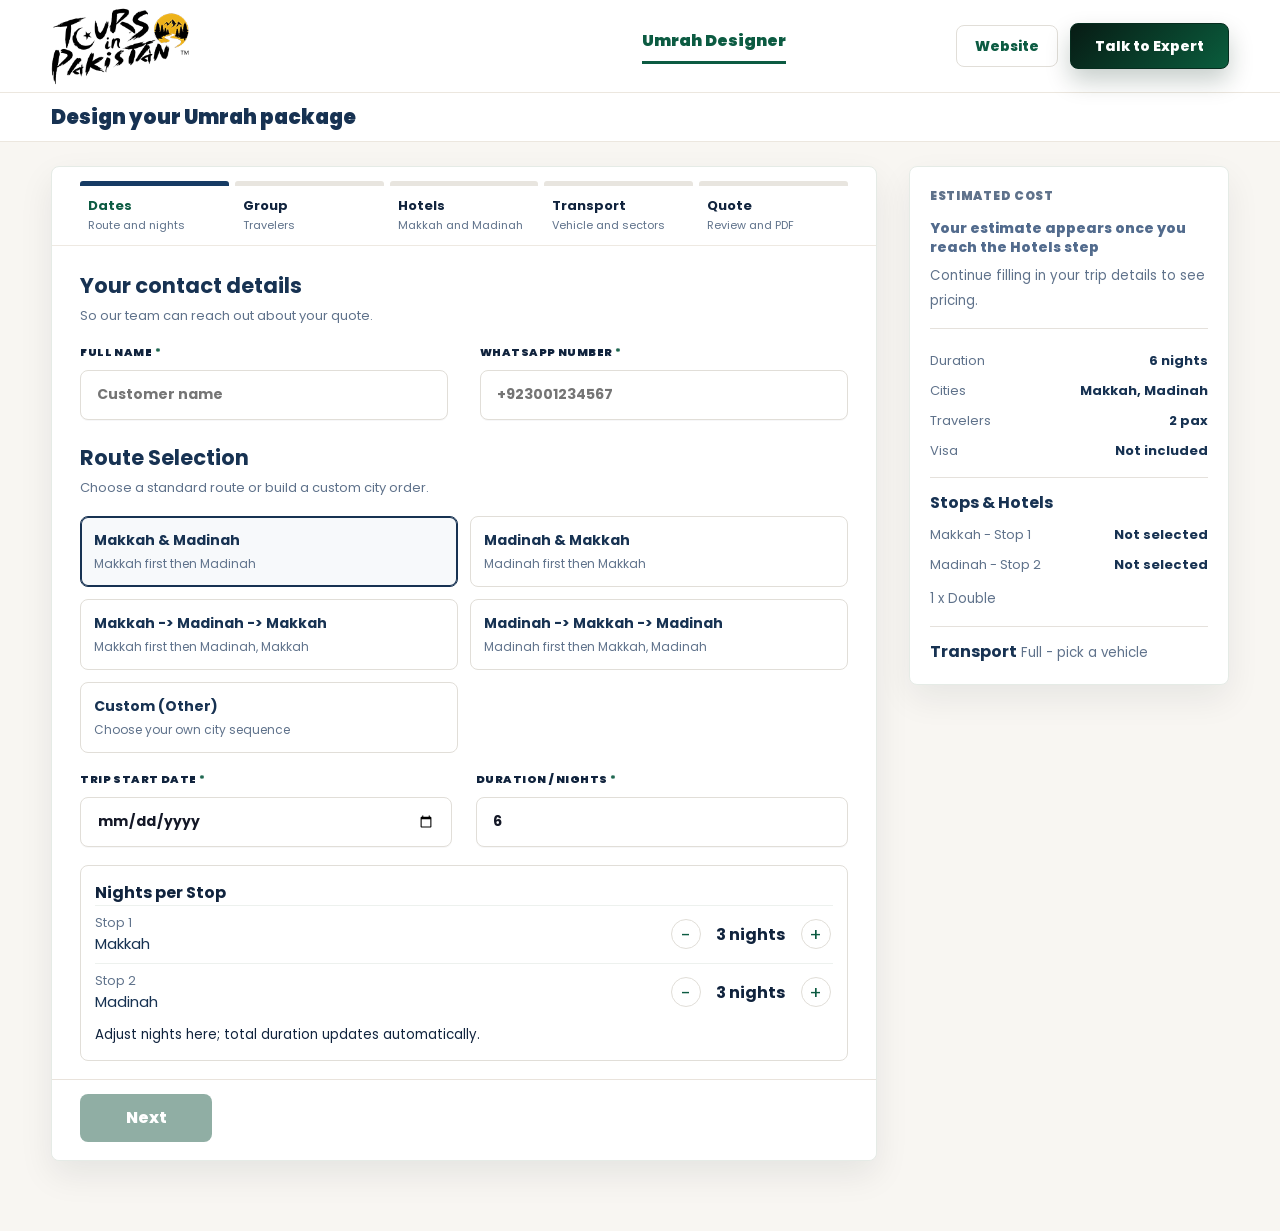
==== index.html @ 5cdd8ab5 "Add files via upload" ====
<!doctype html>
<html lang="en">
  <head>
    <meta charset="UTF-8" />
    <meta name="viewport" content="width=device-width, initial-scale=1.0" />
    <title>Umrah Package Designer</title>
    <link rel="preconnect" href="https://fonts.googleapis.com">
    <link rel="preconnect" href="https://fonts.gstatic.com" crossorigin>
    <link href="https://fonts.googleapis.com/css2?family=Poppins:wght@400;500;600;700;800;900&display=swap" rel="stylesheet">
    <link rel="stylesheet" href="./styles.css?v=22" />
  </head>
  <body>
    <nav class="nav">
      <div class="container navin">
        <a class="brand" href="#">
          <img class="brandLogo" src="./toursinpakistan-logo.png?v=1" alt="Tours in Pakistan">
        </a>
        <div class="links">
          <a href="#designer">Umrah Designer</a>
        </div>
        <div class="navActions">
          <a class="btn small alt" href="https://toursinpakistan.com/" target="_blank" rel="noreferrer">Website</a>
          <a class="btn small" href="https://wa.me/923703049245">Talk to Expert</a>
        </div>
      </div>
    </nav>

    <header class="hero">
      <div class="container heroIntro">
        <span class="heroIcon" aria-hidden="true"></span>
        <h1>Design your Umrah package</h1>
        <p>Choose dates, route, hotels, rooms, transport and extras using your own 1448H data. The estimate stays zero until priced options are selected.</p>
      </div>
    </header>

    <main class="container modernMain" id="designer">
      <div class="designerLayout">
        <section class="wizardCard">
          <div class="wizardSteps" id="wizardSteps"></div>
          <div class="wizardGrid" id="wizardGrid"></div>
          <div class="wizardFooter">
            <div id="summaryTags" class="summaryTags"></div>
            <div class="wizardButtons">
              <button class="btn small alt" id="backStepBtn" type="button">Previous</button>
              <button class="btn redBtn" id="designBtn" type="button">Next</button>
            </div>
          </div>
        </section>

        <aside class="estimateCard" id="estimateCard"></aside>
      </div>

      <section class="resultBar hidden" id="resultBar">
        <div>
          <span class="pill greenPill">Live estimate</span>
          <h2 id="previewTitle">Umrah package estimate</h2>
          <p id="previewMeta">Select hotels and transport to start pricing.</p>
        </div>
        <div class="resultActions">
          <span>Estimated total</span>
          <strong id="price">Rs. 0</strong>
          <div class="resultButtons">
            <button class="btn small alt" id="editTripBtn" type="button">Edit Details</button>
            <button class="btn small" id="pdfBtn" type="button">Download PDF</button>
          </div>
        </div>
      </section>

      <section class="panel simplePanel hidden" id="itinerary">
        <div class="sectionTitle">
          <div>
            <h2>Package Itinerary</h2>
            <p>Generated from selected route, nights and hotels after submission.</p>
          </div>
        </div>
        <div class="itinerary" id="itineraryList"></div>
      </section>
    </main>

    <script src="./data.js?v=18"></script>
    <script src="./app.js?v=30"></script>
  </body>
</html>
---- styles.css ----
:root {
  --green: #0c5b42;
  --green2: #133f35;
  --red: #b90012;
  --gold: #0c5b42;
  --ink: #10233d;
  --muted: #5f728b;
  --bg: #f8f6f2;
  --card: #ffffff;
  --line: #e1ded8;
  --soft: #f4f7f8;
  --shadow: 0 14px 34px rgba(16, 24, 40, .08);
}

* { box-sizing: border-box; }
html { scroll-behavior: smooth; }
body {
  margin: 0;
  font-family: Poppins, system-ui, -apple-system, Segoe UI, Arial, sans-serif;
  color: var(--ink);
  background: var(--bg);
}
a { color: inherit; text-decoration: none; }
button, input, select { font: inherit; }
button { cursor: pointer; }
button:disabled {
  cursor: not-allowed;
}
.hidden { display: none !important; }
.container { width: min(1040px, 92%); margin: auto; }

.btn {
  border: 0;
  border-radius: 8px;
  min-height: 48px;
  padding: 0 22px;
  display: inline-flex;
  align-items: center;
  justify-content: center;
  gap: 10px;
  color: #fff;
  background: #0f3b63;
  font-weight: 800;
  box-shadow: 0 10px 22px rgba(15, 59, 99, .18);
}
.btn.alt {
  background: #fff;
  color: var(--green);
  border: 1px solid var(--line);
  box-shadow: none;
}
.btn.small {
  min-height: 42px;
  padding: 0 18px;
  font-size: 14px;
}
.navActions .btn:not(.alt) {
  min-height: 46px;
  padding: 0 24px;
  color: #fff;
  background: linear-gradient(135deg, #071b14, #0a5d3d);
  border: 1px solid #062d1f;
  box-shadow: 0 12px 24px rgba(6, 36, 25, .22);
}
.navActions .btn:not(.alt):hover {
  background: linear-gradient(135deg, #0b2b20, #087247);
}
.resultButtons #pdfBtn {
  color: #061810;
  background: linear-gradient(135deg, #f4c95d, #dba522);
  border: 1px solid #c89419;
  box-shadow: 0 12px 24px rgba(191, 137, 18, .24);
}
.resultButtons #pdfBtn:hover {
  background: linear-gradient(135deg, #ffda76, #d49b12);
}
.btn:disabled {
  opacity: .48;
  box-shadow: none;
  filter: grayscale(.2);
}
.redBtn {
  min-width: 132px;
  background: #0c5b42;
  box-shadow: 0 12px 22px rgba(12, 91, 66, .18);
}
.submittedBtn,
.submittedBtn:disabled {
  background: #88928d;
  color: #fff;
  box-shadow: none;
  opacity: 1;
}

.nav {
  position: sticky;
  top: 0;
  z-index: 10;
  padding: 0;
  background: #fff;
  border-bottom: 1px solid #ece7df;
}
.navin {
  width: min(1340px, 92%);
  height: 92px;
  padding: 0;
  border: 0;
  border-radius: 0;
  background: #fff;
  box-shadow: none;
  display: grid;
  grid-template-columns: minmax(360px, 420px) 1fr auto;
  gap: 24px;
  align-items: center;
}
.brand {
  display: flex;
  align-items: center;
  gap: 14px;
  color: var(--green2);
  font-size: 15px;
  font-weight: 900;
  line-height: 1.05;
}
.brandLogo {
  width: clamp(220px, 18vw, 310px);
  height: 78px;
  object-fit: contain;
  object-position: left center;
  border-radius: 8px;
  display: block;
}
.logoMark {
  width: 44px;
  height: 44px;
  border-radius: 9px;
  display: grid;
  place-items: center;
  color: #fff;
  background: linear-gradient(145deg, #0d6b45, #07341f);
  font-size: 13px;
}
.links {
  justify-self: center;
  display: flex;
  gap: 42px;
  color: #141a2a;
  font-weight: 850;
}
.links a:first-child {
  color: var(--green);
  border-bottom: 3px solid var(--green);
  padding-bottom: 8px;
}
.navActions {
  display: flex;
  align-items: center;
  gap: 12px;
}

.hero {
  padding: 14px 0;
  border-bottom: 1px solid #ece7df;
  background: #fff;
}
.heroIntro {
  width: min(1340px, 92%);
  text-align: left;
}
.heroIcon {
  display: none;
}
.hero h1 {
  margin: 0;
  font-family: inherit;
  color: #173252;
  font-size: 20px;
  line-height: 1;
  font-weight: 900;
  letter-spacing: 0;
}
.hero p {
  display: none;
}

.modernMain {
  width: min(1340px, 92%);
  padding-top: 24px;
  padding-bottom: 70px;
  scroll-margin-top: 88px;
}
.designerLayout {
  display: grid;
  grid-template-columns: minmax(0, 1fr) 320px;
  gap: 32px;
  align-items: start;
}
body[data-step="hotels"] .designerLayout {
  grid-template-columns: 1fr;
}
body[data-step="hotels"] .estimateCard {
  display: none;
}
body[data-step="hotels"] .wizardGrid {
  grid-template-columns: repeat(12, minmax(0, 1fr));
}
body[data-step="hotels"] .hotelChooser,
body[data-step="hotels"] .hotelStop,
body[data-step="hotels"] .categoryTabs,
body[data-step="hotels"] .hotelChoices {
  grid-column: 1 / -1;
  width: 100%;
}
.wizardCard,
.resultBar,
.simplePanel,
.estimateCard {
  background: var(--card);
  border: 1px solid #e5ebe6;
  border-radius: 8px;
  box-shadow: var(--shadow);
}
.wizardGrid {
  display: grid;
  grid-template-columns: repeat(6, minmax(0, 1fr));
  gap: 18px 24px;
  padding: 24px 28px 18px;
  align-items: start;
}
.wizardSteps {
  display: grid;
  grid-template-columns: repeat(5, minmax(0, 1fr));
  gap: 6px;
  padding: 14px 28px 0;
  border-bottom: 1px solid #eee9e2;
}
.wizardSteps button {
  min-height: 48px;
  border: 0;
  border-top: 5px solid #e8e5df;
  border-radius: 3px 3px 0 0;
  background: transparent;
  color: var(--muted);
  display: grid;
  grid-template-columns: 1fr;
  grid-template-rows: auto auto;
  gap: 3px;
  align-items: center;
  text-align: left;
  padding: 10px 8px 12px;
  cursor: pointer;
}
.wizardSteps button:disabled {
  cursor: default;
}
.wizardSteps span {
  display: none;
  font-weight: 900;
}
.wizardSteps b {
  color: var(--ink);
  font-size: 13px;
}
.wizardSteps small {
  font-size: 11px;
  line-height: 1.25;
}
.wizardSteps button.active {
  border-top-color: #163b64;
  background: transparent;
}
.wizardSteps button.done {
  border-top-color: #163b64;
}
.wizardSteps button.done b,
.wizardSteps button.active b {
  color: var(--green);
}
.formIntro {
  grid-column: 1 / -1;
}
.formIntro b {
  display: block;
  font-family: inherit;
  font-size: 21px;
  color: #173252;
}
.formIntro small {
  display: block;
  margin-top: 5px;
  color: var(--muted);
  font-size: 13px;
}
.field.big {
  grid-column: span 3;
  display: grid;
  gap: 9px;
}
.routeIntro {
  margin-top: 4px;
}
.routeCards,
.optionGrid {
  grid-column: 1 / -1;
  display: grid;
  grid-template-columns: 1fr 1fr;
  gap: 12px;
}
.routeCard,
.optionGrid button,
.customRoute,
.nightsPanel,
.groupNote,
.hotelStopTabs,
.categoryTabs,
.reviewBlock {
  border: 1px solid var(--line);
  border-radius: 8px;
  background: #fff;
}
.routeCard,
.optionGrid button {
  min-height: 58px;
  padding: 13px;
  color: #173252;
  text-align: left;
}
.routeCard.active,
.optionGrid button.active {
  border-color: #173252;
  background: #f7f9fb;
  box-shadow: inset 0 0 0 1px #173252;
}
.routeCard b,
.optionGrid b {
  display: block;
  font-size: 14px;
}
.routeCard small,
.optionGrid small {
  display: block;
  margin-top: 4px;
  color: var(--muted);
  font-size: 12px;
}
.customRoute {
  grid-column: 1 / -1;
  display: grid;
  gap: 12px;
  padding: 12px;
  background: #fff9f1;
  border-color: #ffd39a;
}
.customRoute > div:first-child {
  display: flex;
  justify-content: space-between;
  color: #173252;
}
.customRoute button {
  border: 1px solid var(--line);
  border-radius: 10px;
  background: #fff;
  min-height: 38px;
  padding: 0 12px;
  color: #173252;
  font-weight: 850;
}
.customRouteActions {
  display: grid;
  grid-template-columns: 1fr 1fr;
  gap: 8px;
}
.cityChips {
  display: flex;
  align-items: center;
  gap: 8px;
  flex-wrap: wrap;
}
.cityChips span {
  border-radius: 999px;
  background: #e8eef2;
  color: #173252;
  padding: 7px 9px;
  font-size: 12px;
  font-weight: 850;
}
.cityChips button {
  min-height: 0;
  border: 0;
  padding: 0 0 0 4px;
  background: transparent;
}
.nightsPanel,
.groupNote,
.reviewBlock {
  grid-column: 1 / -1;
  padding: 14px;
}
.nightStop {
  min-height: 58px;
  display: flex;
  justify-content: space-between;
  align-items: center;
  border-top: 1px solid #edf1ee;
}
.nightStop span {
  display: grid;
  text-transform: none;
  letter-spacing: 0;
  font-size: 15px;
  color: #173252;
}
.nightStop small {
  color: var(--muted);
}
.stopNightControl {
  display: grid;
  grid-template-columns: 34px minmax(76px, auto) 34px;
  gap: 10px;
  align-items: center;
  justify-items: center;
}
.stopNightControl strong {
  min-width: 76px;
  text-align: center;
  color: var(--ink);
}
.circleBtn:disabled {
  cursor: not-allowed;
  opacity: .45;
}
.circleBtn:disabled:hover {
  color: var(--green);
  background: #fff;
}
.hotelStopTabs {
  grid-column: 1 / -1;
  display: grid;
  grid-template-columns: repeat(3, 1fr);
  overflow: hidden;
}
.hotelStopTabs button {
  border: 0;
  border-right: 1px solid #edf1ee;
  background: #f2f1ed;
  min-height: 58px;
  color: #173252;
}
.hotelStopTabs button.active {
  background: #fff;
}
.hotelStopTabs small {
  display: block;
  margin-top: 3px;
  color: var(--muted);
  font-size: 11px;
}
.categoryTabs {
  display: grid;
  grid-template-columns: repeat(3, 1fr);
  gap: 8px;
  margin-bottom: 12px;
  border: 0;
}
.categoryTabs button {
  min-height: 50px;
  border: 1px solid var(--line);
  border-radius: 8px;
  background: #fff;
  padding: 10px;
  color: #173252;
  font-size: 14px;
  font-weight: 900;
  text-align: left;
  cursor: pointer;
}
.categoryTabs button.active {
  border-color: #173252;
  background: #f4f7f8;
  box-shadow: inset 0 0 0 1px #173252;
}
.categoryTabs small {
  display: block;
  margin-top: 4px;
  color: var(--muted);
  font-size: 11px;
}
.field.big span,
.miniPanel h3 {
  margin: 0;
  font-size: 11px;
  letter-spacing: .04em;
  text-transform: uppercase;
  color: var(--ink);
  font-weight: 900;
}
.field.big b { color: var(--green); }
.field.big input,
.field.big select,
.emptySelect {
  width: 100%;
  min-height: 50px;
  border: 1px solid var(--line);
  border-radius: 8px;
  background: #fff;
  padding: 0 16px;
  color: #141827;
  font-size: 14px;
  font-weight: 650;
  box-shadow: 0 1px 0 rgba(16, 24, 40, .03);
}
.field.big input:focus,
.field.big select:focus {
  outline: 2px solid rgba(8, 97, 62, .16);
  border-color: var(--green);
}
.emptySelect {
  display: flex;
  align-items: center;
  color: var(--muted);
  border-style: dashed;
}

.miniPanel {
  grid-column: span 2;
  min-height: 110px;
  padding: 16px;
  border: 1px solid var(--line);
  border-radius: 8px;
  background: #fff;
}
.agePanel,
.groupRoomControls {
  grid-column: 1 / -1;
  display: grid;
  grid-template-columns: repeat(3, minmax(0, 1fr));
  gap: 14px;
  align-items: end;
}
.ageField {
  display: grid;
  gap: 8px;
}
.ageField span {
  font-size: 11px;
  letter-spacing: .04em;
  text-transform: uppercase;
  color: var(--ink);
  font-weight: 900;
}
.ageField select {
  width: 100%;
  min-height: 48px;
  border: 1px solid var(--line);
  border-radius: 8px;
  background: #fff;
  padding: 0 14px;
  color: var(--ink);
  font-weight: 700;
}
.groupRoomControls .field.big,
.groupRoomControls .roomsControl {
  grid-column: auto;
}
.hotelControls {
  grid-column: 1 / -1;
  display: grid;
  grid-template-columns: minmax(240px, 360px) 180px;
  gap: 16px;
  align-items: end;
}
.hotelControls .field.big {
  grid-column: auto;
}
.roomsControl {
  display: grid;
  gap: 9px;
}
.roomsControl > span {
  margin: 0;
  font-size: 11px;
  letter-spacing: .04em;
  text-transform: uppercase;
  color: var(--ink);
  font-weight: 900;
}
.compactCounter {
  height: 50px;
  grid-template-columns: 34px 1fr 34px;
  border: 1px solid var(--line);
  border-radius: 8px;
  padding: 0 10px;
}
.compactCounter strong {
  text-align: center;
}
.counterRow {
  height: 44px;
  display: grid;
  grid-template-columns: 1fr 34px 28px 34px;
  gap: 10px;
  align-items: center;
  border-bottom: 1px solid #edf1ee;
}
.counterRow:last-child { border-bottom: 0; }
.counterRow span {
  color: var(--ink);
  font-size: 14px;
  font-weight: 650;
}
.circleBtn {
  width: 30px;
  height: 30px;
  border-radius: 50%;
  border: 1px solid var(--line);
  background: #fff;
  color: var(--green);
  font-size: 18px;
}
.circleBtn:hover {
  color: #fff;
  background: var(--green);
}

.previewOnly {
  grid-column: 1 / -1;
}
.hotelChooser {
  grid-column: 1 / -1;
  width: 100%;
  display: grid;
  gap: 16px;
  justify-self: stretch;
}
.hotelStop {
  width: 100%;
  display: grid;
  gap: 10px;
}
.hotelStop h4 {
  margin: 8px 0 10px;
  color: var(--green2);
}
.choiceGrid {
  display: grid;
  grid-template-columns: repeat(auto-fit, minmax(220px, 1fr));
  gap: 12px;
  max-height: none;
  overflow: visible;
  padding-right: 4px;
}
.hotelChoices {
  width: 100%;
  grid-template-columns: repeat(4, minmax(0, 1fr));
  align-items: stretch;
  padding-right: 0;
}
.choiceCard {
  border: 1px solid var(--line);
  border-radius: 8px;
  padding: 10px;
  background: #fff;
  text-align: left;
  display: grid;
  gap: 10px;
  align-content: start;
  color: var(--ink);
  min-height: 210px;
}
.choiceCard.active,
.choiceCard:hover {
  border-color: var(--green);
  background: var(--soft);
}
.choiceCard img {
  width: 100%;
  aspect-ratio: 16 / 9;
  object-fit: cover;
  border-radius: 6px;
}
.choiceCard b {
  display: block;
  font-size: 13px;
  line-height: 1.2;
  color: #111;
}
.choiceCard small {
  display: block;
  margin-top: 3px;
  color: var(--muted);
  font-size: 12px;
  line-height: 1.35;
}

.transportField,
.transportSectors,
.extrasPanel {
  grid-column: span 3;
}
.transportField { max-width: none; }
.vehicleDropdown {
  position: relative;
}
.vehicleTrigger,
.vehicleMenu button {
  width: 100%;
  min-height: 58px;
  display: grid;
  grid-template-columns: 72px minmax(0, 1fr);
  gap: 12px;
  align-items: center;
  border: 1px solid var(--line);
  border-radius: 8px;
  background: #fff;
  padding: 6px 12px 6px 6px;
  text-align: left;
  color: var(--ink);
}
.vehicleTrigger::after {
  content: "";
  width: 8px;
  height: 8px;
  border-right: 2px solid var(--ink);
  border-bottom: 2px solid var(--ink);
  transform: rotate(45deg);
  justify-self: end;
  grid-column: 3;
}
.vehicleTrigger {
  grid-template-columns: 72px minmax(0, 1fr) 18px;
}
.vehicleTrigger.empty {
  grid-template-columns: minmax(0, 1fr) 18px;
  min-height: 58px;
  padding: 12px 16px;
  border-style: solid;
  border-color: #cad8d0;
  background: #fff;
}
.vehicleTrigger span {
  display: grid;
  gap: 3px;
  min-width: 0;
}
.vehicleTrigger small {
  color: var(--muted);
  font-size: 12px;
  font-weight: 600;
}
.vehicleTrigger img,
.vehicleMenu img,
.vehiclePlaceholder {
  width: 72px;
  height: 46px;
  object-fit: cover;
  object-position: center;
  border-radius: 6px;
  border: 1px solid var(--line);
}
.vehiclePlaceholder {
  display: block;
  background: linear-gradient(135deg, #f7f7f7, #e9e9e9);
}
.vehicleMenu {
  display: none;
  position: absolute;
  z-index: 20;
  top: calc(100% + 6px);
  left: 0;
  right: 0;
  max-height: 318px;
  overflow: auto;
  border: 1px solid var(--line);
  border-radius: 8px;
  background: #fff;
  box-shadow: 0 16px 34px rgba(16, 24, 40, .13);
  padding: 6px;
}
.vehicleMenu.open {
  display: grid;
  gap: 6px;
}
.vehicleMenu button {
  grid-template-columns: 82px minmax(0, 1fr);
  min-height: 66px;
  padding: 8px 12px 8px 8px;
}
.vehicleMenu button span {
  display: grid;
  gap: 3px;
  min-width: 0;
}
.vehicleMenu button b {
  color: var(--green);
  font-size: 14px;
}
.vehicleMenu button small {
  color: var(--muted);
  font-size: 12px;
  font-weight: 700;
}
.vehicleMenu button.active,
.vehicleMenu button:hover {
  border-color: var(--green);
  background: #f4f8f6;
}
.sectorList {
  display: grid;
  gap: 8px;
  max-height: 280px;
  overflow: auto;
}
.sectorChoice,
.toggleLine {
  min-height: 54px;
  display: grid;
  grid-template-columns: 20px minmax(0, 1fr);
  gap: 10px;
  align-items: center;
  border: 1px solid var(--line);
  border-radius: 8px;
  padding: 10px;
  background: #fff;
}
.sectorChoice.active,
.toggleLine:has(input:checked) {
  border-color: var(--green);
  background: #f4f8f6;
}
.sectorChoice b,
.toggleLine b {
  display: block;
  font-size: 13px;
}
.sectorChoice small,
.toggleLine small {
  display: block;
  color: var(--muted);
  font-size: 12px;
  margin-top: 3px;
}
.extrasPanel {
  display: grid;
  gap: 8px;
}
.toggleLine {
  grid-template-columns: minmax(0, 1fr) 22px;
}
.toggleLine input {
  width: 20px;
  height: 20px;
}
.contactGrid {
  grid-column: 1 / -1;
  display: grid;
  grid-template-columns: 1fr 1fr;
  gap: 22px 32px;
}
.contactGrid .field.big {
  grid-column: auto;
}

.wizardFooter {
  display: grid;
  grid-template-columns: 1fr auto;
  gap: 20px 30px;
  align-items: center;
  padding: 14px 28px 18px;
  position: static;
  background: rgba(255,255,255,.97);
  border-top: 1px solid #e9e3dc;
  border-radius: 0 0 8px 8px;
  box-shadow: none;
}
.wizardButtons {
  display: flex;
  gap: 10px;
  align-items: center;
}
.summaryTags {
  display: none;
  flex-wrap: wrap;
  gap: 8px;
}
.summaryTags span {
  min-height: 38px;
  display: inline-flex;
  align-items: center;
  border: 1px solid #cce8d6;
  background: #ebf8ef;
  color: var(--green);
  border-radius: 9px;
  padding: 8px 14px;
  font-weight: 800;
  font-size: 12px;
}
.quoteBreakdown {
  grid-column: 1 / -1;
  border: 1px solid var(--line);
  border-radius: 8px;
  background: #fff;
  overflow: hidden;
}
.reviewBlock h3 {
  margin: 0 0 10px;
  color: #173252;
}
.reviewDay {
  border-left: 3px solid var(--green);
  padding: 8px 0 8px 12px;
}
.reviewDay b,
.reviewDay small {
  display: block;
}
.reviewDay small {
  color: var(--muted);
  margin-top: 3px;
}
.estimateCard {
  position: sticky;
  top: 96px;
  padding: 20px;
  box-shadow: 0 14px 34px rgba(16, 24, 40, .07);
}
.estimateCard > span {
  display: block;
  color: var(--muted);
  font-size: 12px;
  font-weight: 900;
  letter-spacing: .06em;
  text-transform: uppercase;
}
.estimateCard > strong {
  display: block;
  margin: 14px 0 5px;
  color: var(--green);
  font-family: inherit;
  font-size: 28px;
  line-height: 1.05;
}
.estimateCard > strong.placeholderCost {
  color: #526b8d;
  font-family: inherit;
  font-size: 14px;
  line-height: 1.35;
  font-weight: 800;
}
.estimateCard > small,
.estimateBlock small {
  color: var(--muted);
}
.estimateRows,
.estimateBlock {
  margin-top: 16px;
  padding-top: 12px;
  border-top: 1px solid #e5e1dc;
}
.estimateRows p,
.estimateBlock p {
  display: flex;
  justify-content: space-between;
  gap: 12px;
  margin: 10px 0;
  color: var(--muted);
  font-size: 13px;
}
.estimateBlock small + small {
  display: block;
  margin-top: 7px;
  line-height: 1.35;
}
.estimateRows b,
.estimateBlock b {
  color: #173252;
}
.breakRow {
  display: flex;
  justify-content: space-between;
  gap: 16px;
  padding: 12px 14px;
  border-bottom: 1px solid #edf1ee;
}
.breakRow:last-child {
  border-bottom: 0;
}
.breakRow span {
  color: var(--muted);
  font-size: 14px;
  font-weight: 800;
  letter-spacing: 0;
  text-transform: none;
}
.breakRow b {
  color: var(--ink);
}
.breakRow.total {
  background: var(--soft);
}
.breakRow.total b {
  color: var(--green);
  font-size: 20px;
}
.helper {
  grid-column: 1 / -1;
  justify-self: center;
  display: flex;
  align-items: center;
  gap: 10px;
  margin: 4px 0 0;
  color: var(--muted);
  font-size: 14px;
}
.helper b {
  color: var(--green);
  font-size: 16px;
}
.helpIcon {
  width: 18px;
  height: 18px;
  border: 2px solid var(--green);
  border-radius: 50%;
}

.resultBar {
  margin: 22px 0;
  padding: 22px 28px;
  display: flex;
  justify-content: space-between;
  gap: 24px;
  align-items: center;
}
.pill {
  display: inline-flex;
  align-items: center;
  border-radius: 999px;
  padding: 8px 13px;
  color: var(--green);
  background: #eef5e8;
  font-weight: 800;
  font-size: 13px;
}
.greenPill {
  background: #eafaef;
  color: #087a36;
}
.resultBar h2 {
  margin: 10px 0 5px;
  font-size: 28px;
}
.resultBar p,
.resultBar span {
  margin: 0;
  color: var(--muted);
}
.resultBar strong {
  display: block;
  color: var(--green);
  font-size: 30px;
}
.resultButtons {
  display: flex;
  gap: 8px;
  margin-top: 8px;
}
.resultActions {
  text-align: right;
}

.simplePanel {
  padding: 26px;
  margin: 22px 0;
}
.sectionTitle {
  display: flex;
  justify-content: space-between;
  gap: 16px;
  margin-bottom: 18px;
}
.sectionTitle h2 {
  margin: 0;
  font-size: 28px;
}
.sectionTitle p {
  margin: 6px 0 0;
  color: var(--muted);
}
.itinerary {
  display: grid;
  gap: 22px;
}
.day {
  display: grid;
  grid-template-columns: 132px minmax(0, 1fr);
  gap: 24px;
}
.photo {
  width: 132px;
  height: 132px;
  border: 8px solid #fff;
  box-shadow: 0 10px 25px rgba(0,0,0,.14);
  object-fit: cover;
  border-radius: 10px;
  transform: rotate(-3deg);
}
.timeline {
  border-left: 4px solid var(--ink);
  padding-left: 24px;
  position: relative;
}
.timeline::before {
  content: "";
  position: absolute;
  left: -12px;
  top: 0;
  width: 20px;
  height: 20px;
  border-radius: 50%;
  background: var(--green);
}
.timeline h3 {
  margin: 0 0 12px;
  font-size: 22px;
}
.timeline ul {
  padding: 0;
  margin: 0;
  list-style: none;
  color: var(--muted);
}
.timeline li {
  margin: 8px 0;
}
.rateSheets {
  display: grid;
  grid-template-columns: 1fr 1fr;
  gap: 16px;
}
.rateSheets img {
  width: 100%;
  max-height: 520px;
  object-fit: cover;
  object-position: top;
  border: 1px solid var(--line);
  border-radius: 16px;
}

@media (max-width: 980px) {
  .navin {
    grid-template-columns: 1fr auto;
    width: min(100% - 28px, 1340px);
    height: auto;
    min-height: 74px;
    padding: 12px 16px;
  }
  .links { display: none; }
  .wizardGrid,
  .wizardSteps,
  .designerLayout,
  .routeCards,
  .optionGrid,
  .customRouteActions,
  .hotelControls,
  .agePanel,
  .groupRoomControls,
  .contactGrid,
  .rateSheets {
    grid-template-columns: 1fr;
  }
  .field.big,
  .miniPanel,
  .transportField,
  .transportSectors,
  .extrasPanel,
  .contactGrid .field.big {
    grid-column: 1 / -1;
  }
  .choiceGrid {
    grid-template-columns: 1fr 1fr;
  }
  .hotelChoices {
    grid-template-columns: repeat(3, minmax(0, 1fr));
  }
  .wizardFooter,
  .resultBar {
    display: block;
  }
  .wizardButtons {
    margin-top: 14px;
  }
  .redBtn {
    width: 100%;
    min-width: 0;
    margin-top: 14px;
  }
  .resultActions {
    text-align: left;
    margin-top: 16px;
  }
  .estimateCard {
    position: static;
  }
}

@media (max-width: 620px) {
  .navActions .alt,
  .navActions .btn:not(:last-child) {
    display: none;
  }
  .hero h1 {
    font-size: 34px;
  }
  .choiceGrid {
    grid-template-columns: 1fr;
  }
  .hotelChoices {
    grid-template-columns: 1fr 1fr;
  }
  .day {
    grid-template-columns: 1fr;
  }
  .photo {
    display: none;
  }
  .wizardGrid {
    padding: 20px;
  }
  .wizardSteps {
    padding: 20px 20px 0;
  }
  .wizardFooter {
    padding: 0 20px 20px;
  }
}
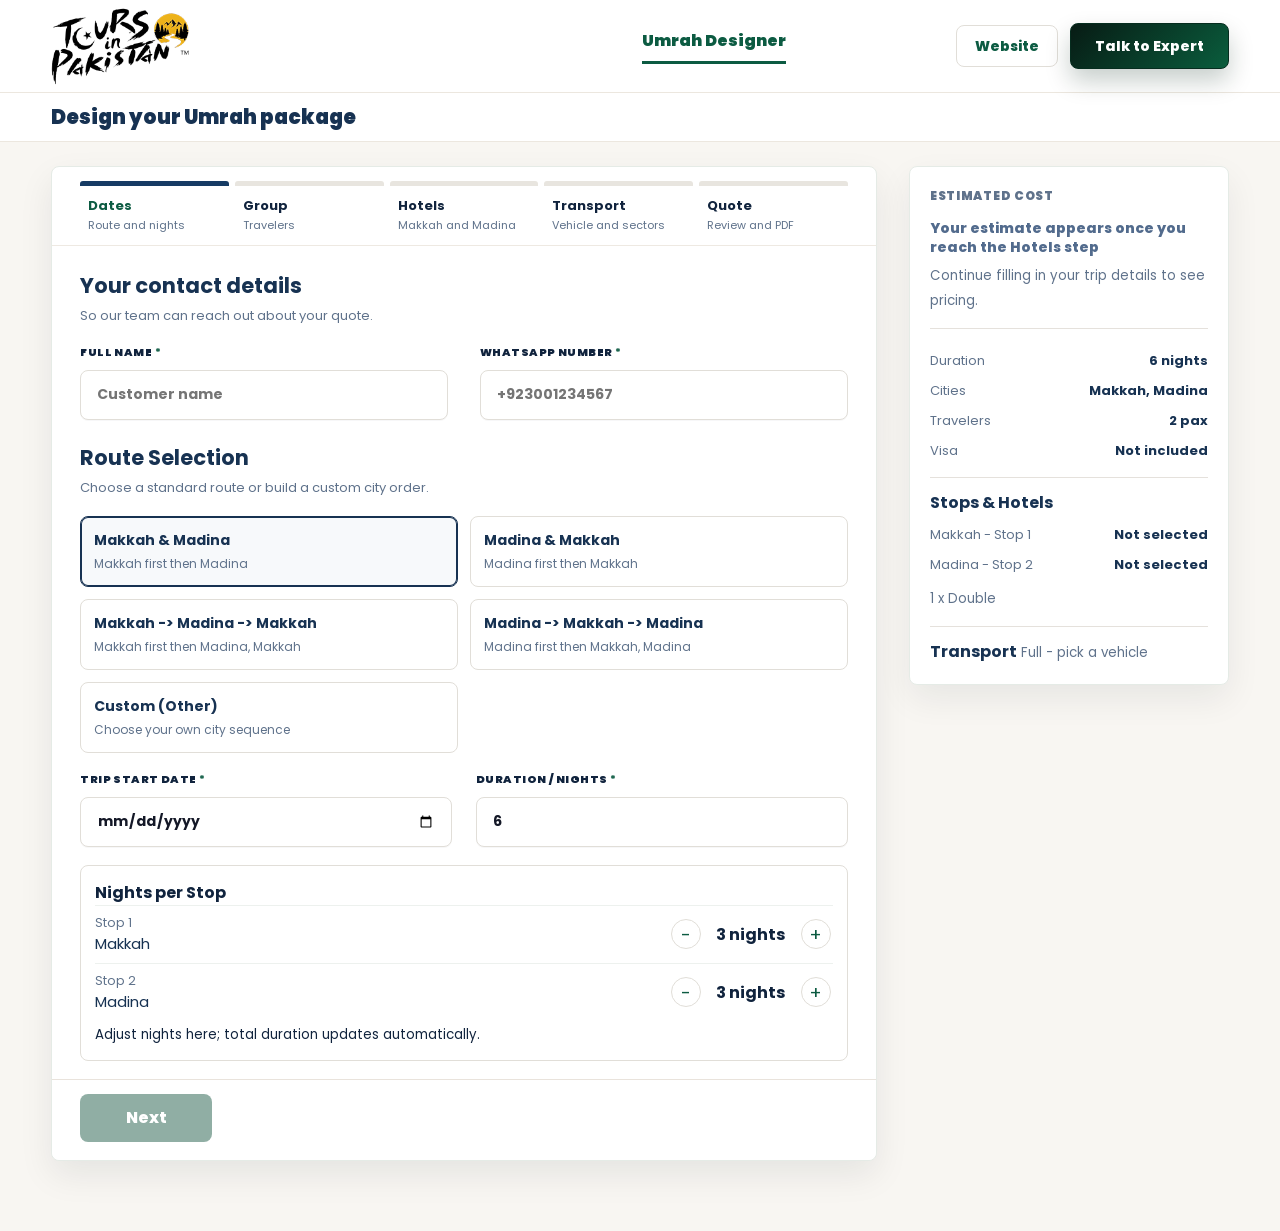
==== commit f3187f8e: "Add files via upload" ====
--- a/index.html
+++ b/index.html
@@ -7,7 +7,7 @@
     <link rel="preconnect" href="https://fonts.googleapis.com">
     <link rel="preconnect" href="https://fonts.gstatic.com" crossorigin>
     <link href="https://fonts.googleapis.com/css2?family=Poppins:wght@400;500;600;700;800;900&display=swap" rel="stylesheet">
-    <link rel="stylesheet" href="./styles.css?v=22" />
+    <link rel="stylesheet" href="./styles.css?v=23" />
   </head>
   <body>
     <nav class="nav">
@@ -78,6 +78,6 @@
     </main>
 
     <script src="./data.js?v=18"></script>
-    <script src="./app.js?v=30"></script>
+    <script src="./app.js?v=34"></script>
   </body>
 </html>
--- a/styles.css
+++ b/styles.css
@@ -697,6 +697,10 @@
 .extrasPanel {
   grid-column: span 3;
 }
+.transportField,
+.transportSectors {
+  align-self: start;
+}
 .transportField { max-width: none; }
 .vehicleDropdown {
   position: relative;
@@ -728,11 +732,12 @@
 }
 .vehicleTrigger {
   grid-template-columns: 72px minmax(0, 1fr) 18px;
+  min-height: 64px;
 }
 .vehicleTrigger.empty {
   grid-template-columns: minmax(0, 1fr) 18px;
-  min-height: 58px;
-  padding: 12px 16px;
+  min-height: 64px;
+  padding: 11px 16px;
   border-style: solid;
   border-color: #cad8d0;
   background: #fff;
@@ -746,6 +751,7 @@
   color: var(--muted);
   font-size: 12px;
   font-weight: 600;
+  line-height: 1.3;
 }
 .vehicleTrigger img,
 .vehicleMenu img,
@@ -809,18 +815,44 @@
   gap: 8px;
   max-height: 280px;
   overflow: auto;
+  padding-right: 4px;
 }
 .sectorChoice,
 .toggleLine {
-  min-height: 54px;
+  min-height: 66px;
   display: grid;
   grid-template-columns: 20px minmax(0, 1fr);
-  gap: 10px;
-  align-items: center;
-  border: 1px solid var(--line);
-  border-radius: 8px;
-  padding: 10px;
-  background: #fff;
+  gap: 12px;
+  align-items: center;
+  border: 1px solid var(--line);
+  border-radius: 8px;
+  padding: 11px 12px;
+  background: #fff;
+}
+.sectorChoice input {
+  width: 20px;
+  height: 20px;
+  margin: 0;
+}
+.sectorChoice span {
+  display: grid;
+  gap: 4px;
+  min-width: 0;
+}
+.sectorChoice b {
+  display: block;
+  color: var(--green);
+  font-size: 13px;
+  line-height: 1.25;
+  overflow-wrap: anywhere;
+}
+.sectorChoice small {
+  display: block;
+  color: var(--muted);
+  font-size: 11px;
+  line-height: 1.3;
+  font-weight: 800;
+  overflow-wrap: anywhere;
 }
 .sectorChoice.active,
 .toggleLine:has(input:checked) {
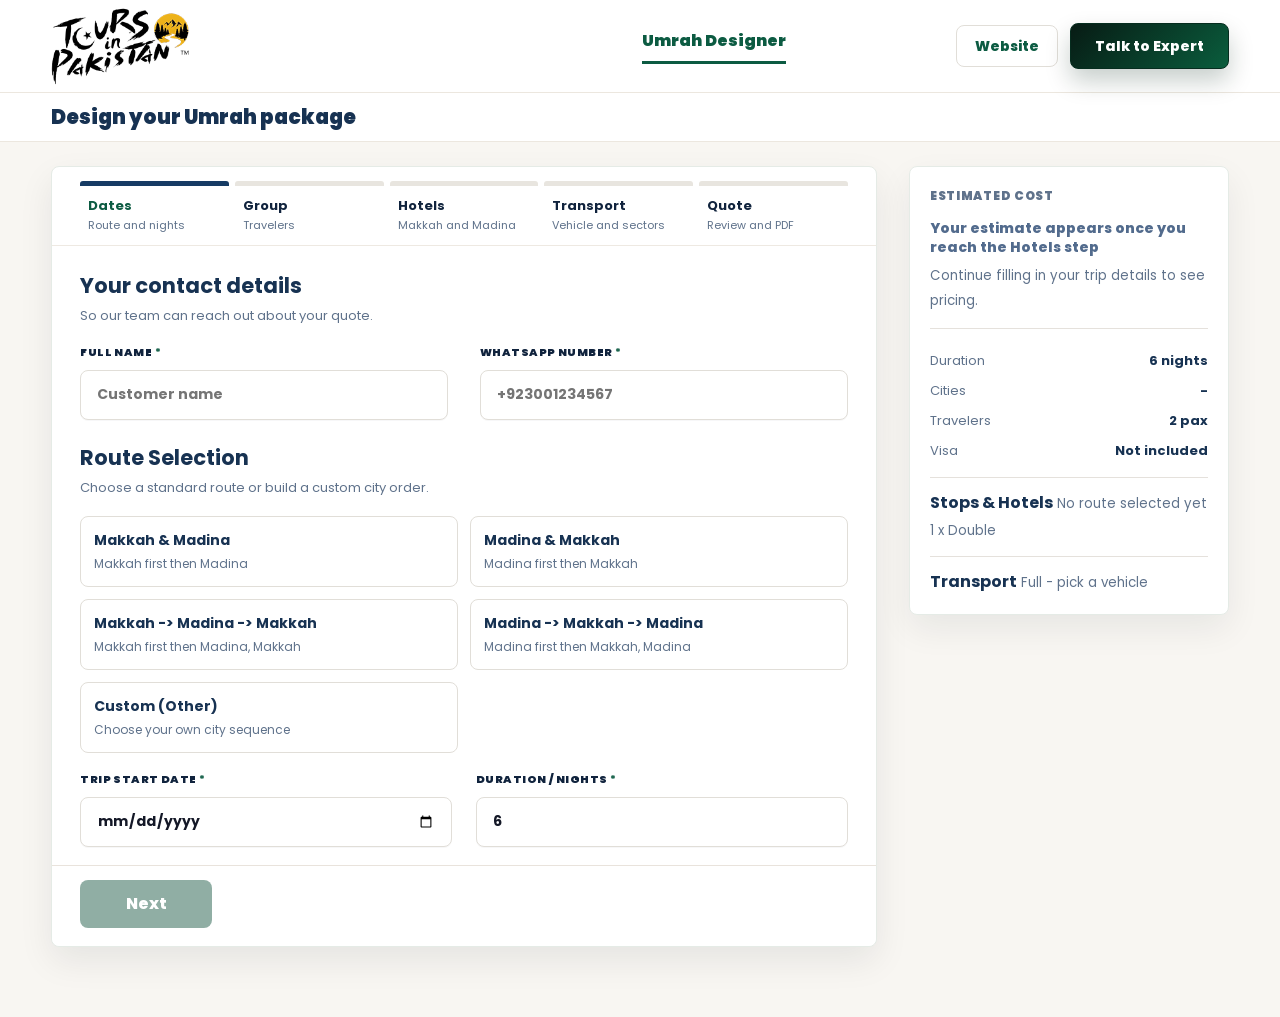
==== commit 19d54700: "Add files via upload" ====
--- a/index.html
+++ b/index.html
@@ -7,7 +7,7 @@
     <link rel="preconnect" href="https://fonts.googleapis.com">
     <link rel="preconnect" href="https://fonts.gstatic.com" crossorigin>
     <link href="https://fonts.googleapis.com/css2?family=Poppins:wght@400;500;600;700;800;900&display=swap" rel="stylesheet">
-    <link rel="stylesheet" href="./styles.css?v=23" />
+    <link rel="stylesheet" href="./styles.css?v=28" />
   </head>
   <body>
     <nav class="nav">
@@ -77,7 +77,18 @@
       </section>
     </main>
 
+    <div class="submitModal hidden" id="submitModal" role="dialog" aria-modal="true" aria-labelledby="submitModalTitle">
+      <div class="submitBackdrop" data-close-submit></div>
+      <div class="submitDialog">
+        <button class="submitClose" type="button" data-close-submit aria-label="Close">x</button>
+        <div class="submitIcon">✓</div>
+        <h2 id="submitModalTitle">Thank you</h2>
+        <p>We have received your details. Our person will contact you soon.</p>
+        <button class="btn" type="button" data-close-submit>Close</button>
+      </div>
+    </div>
+
     <script src="./data.js?v=18"></script>
-    <script src="./app.js?v=34"></script>
+    <script src="./app.js?v=43"></script>
   </body>
 </html>
--- a/styles.css
+++ b/styles.css
@@ -195,6 +195,12 @@
   gap: 32px;
   align-items: start;
 }
+.designerLayout > *,
+.wizardCard,
+.wizardGrid,
+.wizardSteps {
+  min-width: 0;
+}
 body[data-step="hotels"] .designerLayout {
   grid-template-columns: 1fr;
 }
@@ -232,6 +238,7 @@
   grid-template-columns: repeat(5, minmax(0, 1fr));
   gap: 6px;
   padding: 14px 28px 0;
+  max-width: 100%;
   border-bottom: 1px solid #eee9e2;
 }
 .wizardSteps button {
@@ -1163,6 +1170,75 @@
 .timeline li {
   margin: 8px 0;
 }
+
+.submitModal {
+  position: fixed;
+  inset: 0;
+  z-index: 80;
+  display: grid;
+  place-items: center;
+  padding: 20px;
+}
+.submitBackdrop {
+  position: absolute;
+  inset: 0;
+  background: rgba(4, 20, 14, .58);
+  backdrop-filter: blur(3px);
+}
+.submitDialog {
+  position: relative;
+  width: min(430px, 100%);
+  display: grid;
+  justify-items: center;
+  gap: 12px;
+  border: 1px solid #dfe9dc;
+  border-radius: 18px;
+  background: #fff;
+  padding: 30px 26px 26px;
+  text-align: center;
+  box-shadow: 0 26px 70px rgba(5, 36, 23, .26);
+}
+.submitClose {
+  position: absolute;
+  top: 12px;
+  right: 12px;
+  width: 34px;
+  height: 34px;
+  border: 1px solid var(--line);
+  border-radius: 50%;
+  color: var(--ink);
+  background: #fff;
+  font-weight: 900;
+}
+.submitIcon {
+  width: 62px;
+  height: 62px;
+  display: grid;
+  place-items: center;
+  border-radius: 50%;
+  color: #fff;
+  background: linear-gradient(135deg, #0a7a4d, #073f29);
+  box-shadow: 0 14px 28px rgba(8, 97, 62, .22);
+  font-size: 30px;
+  font-weight: 900;
+}
+.submitDialog h2 {
+  margin: 4px 0 0;
+  color: var(--green2);
+  font-size: 28px;
+  line-height: 1.1;
+}
+.submitDialog p {
+  max-width: 330px;
+  margin: 0;
+  color: var(--muted);
+  line-height: 1.55;
+}
+.submitDialog .btn {
+  width: min(240px, 100%);
+  margin-top: 6px;
+  background: linear-gradient(135deg, #08291f, #0a6945);
+}
 .rateSheets {
   display: grid;
   grid-template-columns: 1fr 1fr;
@@ -1187,7 +1263,6 @@
   }
   .links { display: none; }
   .wizardGrid,
-  .wizardSteps,
   .designerLayout,
   .routeCards,
   .optionGrid,
@@ -1232,6 +1307,81 @@
   .estimateCard {
     position: static;
   }
+  .wizardSteps {
+    display: grid;
+    grid-template-columns: repeat(5, minmax(0, 1fr));
+    gap: 6px;
+    overflow: visible;
+    padding: 12px 14px 10px;
+    border-bottom: 1px solid #eee9e2;
+    scrollbar-width: none;
+  }
+  .wizardSteps::-webkit-scrollbar {
+    display: none;
+  }
+  .wizardSteps button {
+    min-height: 54px;
+    grid-template-columns: 1fr;
+    grid-template-rows: 26px auto;
+    justify-items: center;
+    gap: 5px;
+    border-top: 0;
+    border-left: 0;
+    border-radius: 0;
+    background: transparent;
+    padding: 6px 2px 7px;
+    text-align: center;
+    position: relative;
+  }
+  .wizardSteps button::before {
+    content: "";
+    position: absolute;
+    top: 18px;
+    left: 0;
+    right: 0;
+    height: 3px;
+    background: #e8e5df;
+    z-index: 0;
+  }
+  .wizardSteps span {
+    position: relative;
+    z-index: 1;
+    display: grid;
+    place-items: center;
+    width: 26px;
+    height: 26px;
+    border-radius: 50%;
+    color: var(--muted);
+    background: #e8e5df;
+    font-size: 12px;
+  }
+  .wizardSteps b,
+  .wizardSteps small {
+    min-width: 0;
+    overflow: hidden;
+    text-overflow: ellipsis;
+    white-space: nowrap;
+  }
+  .wizardSteps b {
+    max-width: 100%;
+    font-size: 11px;
+  }
+  .wizardSteps small {
+    display: none;
+  }
+  .wizardSteps button.active,
+  .wizardSteps button.done {
+    border-left-color: transparent;
+  }
+  .wizardSteps button.active::before,
+  .wizardSteps button.done::before {
+    background: var(--green);
+  }
+  .wizardSteps button.active span,
+  .wizardSteps button.done span {
+    color: #fff;
+    background: var(--green);
+  }
 }
 
 @media (max-width: 620px) {
@@ -1239,8 +1389,73 @@
   .navActions .btn:not(:last-child) {
     display: none;
   }
+  .container,
+  .modernMain,
+  .heroIntro,
+  .navin {
+    width: min(100% - 24px, 1340px);
+  }
+  .navin {
+    grid-template-columns: minmax(0, 1fr) auto;
+    min-height: 72px;
+    gap: 10px;
+    padding: 6px 0;
+  }
+  .brandLogo {
+    width: clamp(132px, 42vw, 176px);
+    height: 58px;
+  }
+  .navActions .btn {
+    min-height: 42px;
+    padding: 0 14px;
+    border-radius: 9px;
+    font-size: 13px;
+    white-space: nowrap;
+  }
+  .hero {
+    padding: 10px 0 8px;
+    background: #fbfaf7;
+  }
   .hero h1 {
-    font-size: 34px;
+    max-width: 360px;
+    color: #0f2d4d;
+    font-size: clamp(24px, 7vw, 30px);
+    line-height: 1.05;
+  }
+  .modernMain {
+    width: min(100% - 20px, 1340px);
+    padding-top: 12px;
+    padding-bottom: 34px;
+  }
+  .wizardCard,
+  .estimateCard,
+  .resultBar,
+  .simplePanel {
+    border-radius: 12px;
+    box-shadow: 0 12px 28px rgba(16, 24, 40, .06);
+  }
+  .wizardSteps {
+    gap: 0;
+    padding: 12px 10px 9px;
+  }
+  .wizardSteps button {
+    min-height: 42px;
+    padding: 3px 1px 4px;
+  }
+  .wizardSteps button::before {
+    top: 14px;
+    height: 2px;
+  }
+  .wizardSteps span {
+    width: 22px;
+    height: 22px;
+    font-size: 10px;
+  }
+  .wizardSteps b {
+    margin-top: 1px;
+    color: #173252;
+    font-size: 9px;
+    line-height: 1.1;
   }
   .choiceGrid {
     grid-template-columns: 1fr;
@@ -1255,12 +1470,48 @@
     display: none;
   }
   .wizardGrid {
-    padding: 20px;
-  }
-  .wizardSteps {
-    padding: 20px 20px 0;
+    gap: 15px;
+    padding: 20px 18px 18px;
   }
   .wizardFooter {
-    padding: 0 20px 20px;
-  }
-}
+    padding: 12px 18px 18px;
+  }
+  .formIntro b {
+    color: #173252;
+    font-size: 20px;
+    line-height: 1.15;
+  }
+  .formIntro small {
+    margin-top: 6px;
+    font-size: 12px;
+    line-height: 1.5;
+  }
+  .field.big input,
+  .field.big select,
+  .emptySelect {
+    min-height: 46px;
+    border-radius: 9px;
+  }
+  .routeCard,
+  .optionGrid button {
+    min-height: 58px;
+    border-radius: 9px;
+    padding: 12px;
+  }
+  .estimateCard,
+  body[data-submitted="false"] .estimateCard,
+  body[data-submitted="true"] .estimateCard {
+    display: none;
+  }
+  body[data-submitted="true"] .hero,
+  body[data-submitted="true"] .wizardCard {
+    display: none;
+  }
+  .submitModal {
+    padding: 14px;
+  }
+  .submitDialog {
+    border-radius: 16px;
+    padding: 28px 18px 22px;
+  }
+}
